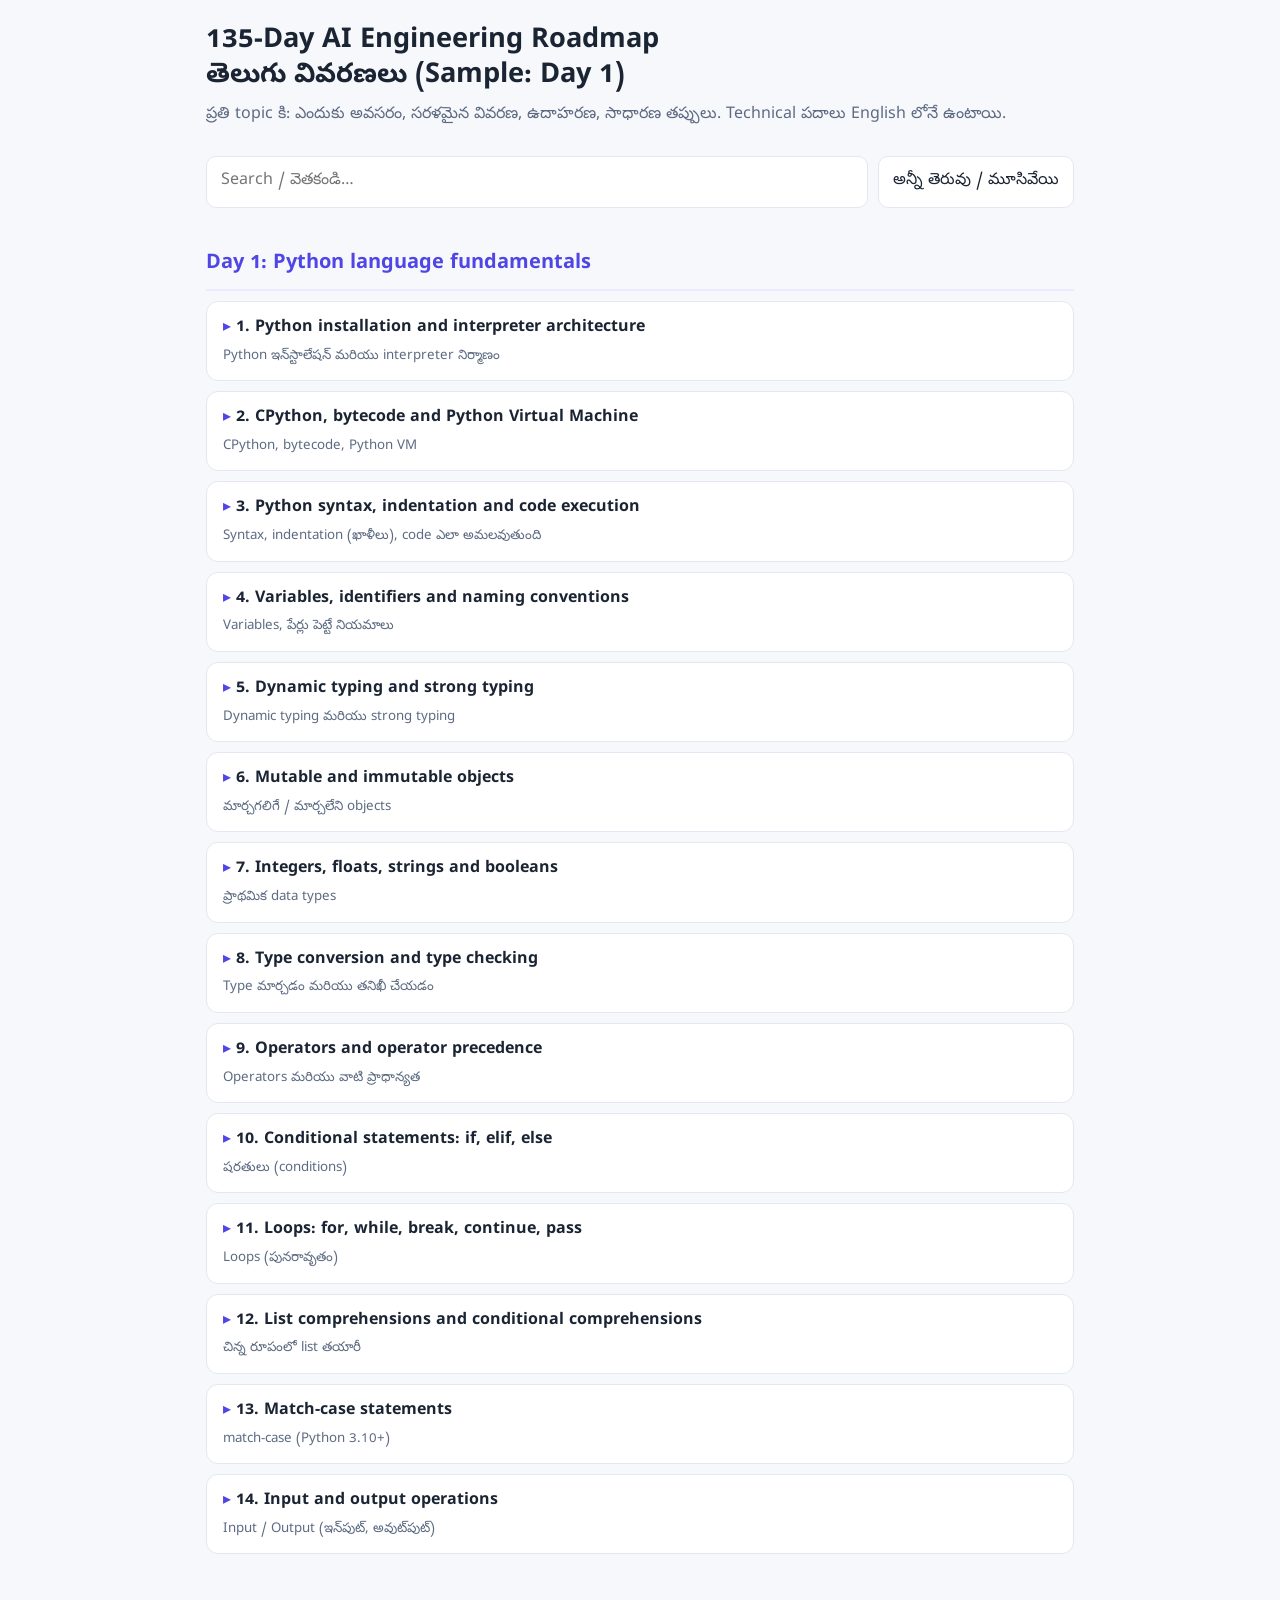
==== telugu-explanations.html @ a6635ccf "Add the 135-day AI engineering roadmap site. Co-authored-by: Cursor <cursoragent@cursor.com>" ====
<!doctype html>
<html lang="te">
<head>
<meta charset="utf-8">
<meta name="viewport" content="width=device-width,initial-scale=1">
<title>135-Day AI Roadmap – తెలుగు వివరణలు</title>
<link rel="preconnect" href="https://fonts.googleapis.com">
<link href="https://fonts.googleapis.com/css2?family=Noto+Sans+Telugu:wght@400;600;700&display=swap" rel="stylesheet">
<style>
:root{--bg:#f7f8fb;--panel:#fff;--text:#1b2433;--muted:#5d6b82;--line:#e3e8f0;--accent:#4f46e5;--soft:#eceafd;--ok:#16a34a;--warn:#fff4e0;--warnb:#b45309;--code:#0f172a;--codet:#e2e8f0}
@media (prefers-color-scheme:dark){:root{--bg:#0e1320;--panel:#161d2e;--text:#e6ebf5;--muted:#93a1ba;--line:#26304a;--accent:#8b8cff;--soft:#232a52;--warn:#33270f;--warnb:#f5b04c}}
*{box-sizing:border-box}
body{margin:0;background:var(--bg);color:var(--text);font:16px/1.85 "Noto Sans Telugu",system-ui,sans-serif}
.wrap{max-width:900px;margin:0 auto;padding:24px 16px 80px}
h1{font-size:1.7rem;line-height:1.3;margin:0 0 6px}
.sub{color:var(--muted);margin:0 0 16px}
.tools{display:flex;gap:10px;flex-wrap:wrap;margin:14px 0 20px;position:sticky;top:0;background:var(--bg);padding:10px 0;z-index:5}
.tools input{flex:1;min-width:200px;padding:10px 14px;border-radius:10px;border:1px solid var(--line);background:var(--panel);color:var(--text);font:inherit}
.tools button{padding:10px 14px;border-radius:10px;border:1px solid var(--line);background:var(--panel);color:var(--text);cursor:pointer;font:inherit}
.day{margin:28px 0 8px;font-size:1.25rem;color:var(--accent);border-bottom:2px solid var(--soft);padding-bottom:6px}
details{background:var(--panel);border:1px solid var(--line);border-radius:12px;margin:10px 0}
summary{cursor:pointer;padding:12px 16px;font-weight:700;list-style:none}
summary::-webkit-details-marker{display:none}
summary::before{content:"▸ ";color:var(--accent)}
details[open]>summary::before{content:"▾ "}
summary small{display:block;font-weight:400;color:var(--muted)}
.body{padding:0 18px 16px;border-top:1px solid var(--line)}
.body h4{margin:16px 0 4px;color:var(--accent);font-size:1rem}
.body p{margin:4px 0}
pre{background:var(--code);color:var(--codet);padding:12px 14px;border-radius:10px;overflow-x:auto;font:13.5px/1.6 ui-monospace,Menlo,Consolas,monospace;margin:8px 0}
.mistake{background:var(--warn);border-left:4px solid var(--warnb);padding:8px 12px;border-radius:8px;margin-top:12px}
code{font-family:ui-monospace,Menlo,Consolas,monospace;font-size:.92em;background:var(--soft);padding:1px 5px;border-radius:5px}
.hide{display:none}
</style>
</head>
<body>
<div class="wrap">
<h1>135-Day AI Engineering Roadmap<br>తెలుగు వివరణలు (Sample: Day 1)</h1>
<p class="sub">ప్రతి topic కి: ఎందుకు అవసరం, సరళమైన వివరణ, ఉదాహరణ, సాధారణ తప్పులు. Technical పదాలు English లోనే ఉంటాయి.</p>
<div class="tools">
  <input id="q" type="search" placeholder="Search / వెతకండి…">
  <button id="all">అన్నీ తెరువు / మూసివేయి</button>
</div>

<h2 class="day">Day 1: Python language fundamentals</h2>

<details class="t"><summary>1. Python installation and interpreter architecture<small>Python ఇన్‌స్టాలేషన్ మరియు interpreter నిర్మాణం</small></summary><div class="body">
<h4>ఎందుకు అవసరం?</h4>
<p>Python code రాయడానికి ముందు మీ కంప్యూటర్‌లో Python సరైన version లో ఉండాలి, మరియు మీ code ఎలా run అవుతుందో తెలిస్తేనే error వచ్చినప్పుడు కారణం అర్థమవుతుంది. PHP లో మీరు PHP binary ఇన్‌స్టాల్ చేసినట్టే ఇది కూడా.</p>
<h4>సరళమైన వివరణ</h4>
<p><b>Interpreter</b> అంటే మీ code ని line by line చదివి అమలు చేసే program. Python ని మీరు <code>python3</code> command తో run చేస్తారు. ఒకే మెషీన్‌లో వేర్వేరు projects కి వేర్వేరు versions కావాలి కాబట్టి <b>virtual environment (venv)</b> వాడతాం. ఇది PHP లో Composer తో per-project vendor folder ఉన్నట్టే: ప్రతి project కి దాని సొంత packages.</p>
<h4>ఉదాహరణ</h4>
<pre>python3 --version          # ఏ version ఉందో చూడండి
python3 -m venv .venv      # కొత్త virtual environment తయారు
source .venv/bin/activate  # activate చేయండి (Mac/Linux)
pip install requests       # ఈ project కి మాత్రమే package ఇన్‌స్టాల్
python3 app.py             # code run చేయండి</pre>
<p>పై commands తో <code>requests</code> package ఈ project folder లోనే ఉంటుంది, మీ system మొత్తాన్ని పాడు చేయదు.</p>
<div class="mistake"><b>సాధారణ తప్పు:</b> venv లేకుండా అన్ని packages global గా ఇన్‌స్టాల్ చేయడం. తర్వాత projects మధ్య version conflicts వస్తాయి.</div>
</div></details>

<details class="t"><summary>2. CPython, bytecode and Python Virtual Machine<small>CPython, bytecode, Python VM</small></summary><div class="body">
<h4>ఎందుకు అవసరం?</h4>
<p>Python "నెమ్మదిగా" ఎందుకు ఉంటుంది, GIL అంటే ఏమిటి, performance ఎక్కడ పోతుంది అని అర్థం చేసుకోవాలంటే Python లోపల ఎలా పనిచేస్తుందో తెలియాలి. Senior interviews లో ఇది తరచూ అడుగుతారు.</p>
<h4>సరళమైన వివరణ</h4>
<p><b>CPython</b> అనేది Python యొక్క official implementation (C భాషలో రాసినది). మీరు <code>python</code> అని run చేసినప్పుడు జరిగేది: (1) మీ <code>.py</code> source code ని <b>bytecode</b> గా compile చేస్తుంది (ఇది మిషీన్ కోడ్ కాదు, ఒక మధ్యస్థ రూపం), (2) ఆ bytecode ని <b>Python Virtual Machine (PVM)</b> ఒక్కో instruction గా అమలు చేస్తుంది. PHP లో Zend Engine opcodes ని run చేసినట్టే ఇది.</p>
<h4>ఉదాహరణ</h4>
<pre>import dis

def add(a, b):
    return a + b

dis.dis(add)   # bytecode చూపిస్తుంది
# LOAD_FAST a, LOAD_FAST b, BINARY_OP +, RETURN_VALUE</pre>
<p>ఇక్కడ మీ <code>a + b</code> అనేది చిన్న చిన్న bytecode instructions గా మారడం కనిపిస్తుంది. కంపైల్ అయిన bytecode ని Python <code>__pycache__</code> folder లో <code>.pyc</code> files గా save చేస్తుంది, తద్వారా తర్వాతి run వేగంగా మొదలవుతుంది.</p>
</div></details>

<details class="t"><summary>3. Python syntax, indentation and code execution<small>Syntax, indentation (ఖాళీలు), code ఎలా అమలవుతుంది</small></summary><div class="body">
<h4>ఎందుకు అవసరం?</h4>
<p>Python లో <code>{ }</code> brackets బదులు indentation (ఖాళీలు) తోనే code block నిర్ణయమవుతుంది. తప్పు spacing వల్ల code పని చేయదు లేదా తప్పు ఫలితం వస్తుంది.</p>
<h4>సరళమైన వివరణ</h4>
<p>ఒక block (if, loop, function) లోని lines అన్నీ ఒకే ఖాళీల సంఖ్యతో (సాధారణంగా 4 spaces) మొదలవ్వాలి. Code పై నుండి కిందికి వరుసగా అమలవుతుంది. <code>#</code> తో comments రాస్తారు.</p>
<h4>ఉదాహరణ</h4>
<pre>age = 20
if age >= 18:
    print("Adult")      # 4 spaces: if లోపల
    print("Can vote")   # ఇదీ if లోపలే
print("Done")           # indentation లేదు: if బయట, ఎప్పుడూ run అవుతుంది</pre>
<p>age 20 అయినప్పుడు మొదటి రెండు lines మరియు చివరి line print అవుతాయి. age 10 అయితే "Done" మాత్రమే print అవుతుంది.</p>
<div class="mistake"><b>సాధారణ తప్పు:</b> tabs మరియు spaces కలపడం, దీనివల్ల <code>IndentationError</code> వస్తుంది. ఎప్పుడూ 4 spaces వాడండి.</div>
</div></details>

<details class="t"><summary>4. Variables, identifiers and naming conventions<small>Variables, పేర్లు పెట్టే నియమాలు</small></summary><div class="body">
<h4>ఎందుకు అవసరం?</h4>
<p>డేటాని గుర్తుంచుకోడానికి variables కావాలి. మంచి పేర్లు పెడితే మీ code ని మీరే (లేదా team) 6 నెలల తర్వాత కూడా చదవగలరు.</p>
<h4>సరళమైన వివరణ</h4>
<p>Python లో variable అంటే ఒక value కి పెట్టిన <b>పేరు (label)</b>. PHP లా <code>$</code> అవసరం లేదు. <b>Identifier</b> అంటే variable/function/class కి మనం పెట్టే పేరు. నియమాలు: అక్షరం లేదా <code>_</code> తో మొదలవ్వాలి, ఖాళీలు ఉండకూడదు, <code>if</code>, <code>for</code> లాంటి keywords వాడకూడదు. Convention (PEP 8): variables మరియు functions కి <code>snake_case</code>, classes కి <code>PascalCase</code>, constants కి <code>UPPER_CASE</code>.</p>
<h4>ఉదాహరణ</h4>
<pre>user_name = "Naveen"      # snake_case variable
MAX_RETRIES = 3           # constant (మార్చకూడదు అనే సంకేతం)

class OrderService:       # PascalCase class
    pass

2name = "x"               # ❌ తప్పు: అంకెతో మొదలు కాకూడదు</pre>
</div></details>

<details class="t"><summary>5. Dynamic typing and strong typing<small>Dynamic typing మరియు strong typing</small></summary><div class="body">
<h4>ఎందుకు అవసరం?</h4>
<p>Python లో type ముందే declare చేయనవసరం లేదు, కానీ type పూర్తిగా పట్టించుకోదు అని కాదు. ఈ తేడా తెలియకపోతే runtime bugs వస్తాయి.</p>
<h4>సరళమైన వివరణ</h4>
<p><b>Dynamic typing:</b> variable కి type run అయ్యేటప్పుడు value ని బట్టి నిర్ణయమవుతుంది, అదే variable కి తర్వాత వేరే type value ఇవ్వొచ్చు. <b>Strong typing:</b> Python అనుకోకుండా types ని కలపదు. PHP లో <code>"5" + 3 = 8</code> అవుతుంది (weak), కానీ Python లో error వస్తుంది.</p>
<h4>ఉదాహరణ</h4>
<pre>x = 10          # int
x = "hello"     # ఇప్పుడు str: dynamic typing, ఇది సరే

"5" + 3         # ❌ TypeError: strong typing, Python కలపదు
int("5") + 3    # ✅ 8: మనమే స్పష్టంగా convert చేయాలి</pre>
</div></details>

<details class="t"><summary>6. Mutable and immutable objects<small>మార్చగలిగే / మార్చలేని objects</small></summary><div class="body">
<h4>ఎందుకు అవసరం?</h4>
<p>ఒక function లో list ని మార్చితే బయట ఉన్న original కూడా మారిపోతుంది. ఇది Python లో అత్యంత సాధారణ bug లలో ఒకటి. దీన్ని అర్థం చేసుకోవాలంటే mutable/immutable తెలియాలి.</p>
<h4>సరళమైన వివరణ</h4>
<p><b>Immutable:</b> సృష్టించాక మార్చలేం (<code>int</code>, <code>float</code>, <code>str</code>, <code>tuple</code>, <code>bool</code>). మార్చినట్టు కనిపిస్తే నిజానికి కొత్త object తయారవుతుంది. <b>Mutable:</b> అదే object ని మార్చొచ్చు (<code>list</code>, <code>dict</code>, <code>set</code>). Variables ఒకే object ని చూపిస్తే (reference), ఒకరు మార్చితే అందరికీ కనిపిస్తుంది.</p>
<h4>ఉదాహరణ</h4>
<pre>a = [1, 2, 3]
b = a            # b కూడా అదే list ని చూపిస్తుంది (copy కాదు)
b.append(4)
print(a)         # [1, 2, 3, 4]  ← a కూడా మారింది!

s = "abc"
s[0] = "x"       # ❌ TypeError: str immutable

c = a.copy()     # ✅ నిజమైన copy కావాలంటే</pre>
<div class="mistake"><b>సాధారణ తప్పు:</b> function లో default argument గా <code>def f(x=[])</code> వాడటం. ఆ list అన్ని calls లో share అవుతుంది.</div>
</div></details>

<details class="t"><summary>7. Integers, floats, strings and booleans<small>ప్రాథమిక data types</small></summary><div class="body">
<h4>ఎందుకు అవసరం?</h4>
<p>ఏ program అయినా ఈ నాలుగు ప్రాథమిక types తోనే మొదలవుతుంది: సంఖ్యలు, దశాంశాలు, text, true/false.</p>
<h4>సరళమైన వివరణ</h4>
<p><code>int</code> పూర్ణ సంఖ్యలు (Python లో size limit లేదు), <code>float</code> దశాంశ సంఖ్యలు, <code>str</code> text (single లేదా double quotes), <code>bool</code> <code>True</code>/<code>False</code>. Floats లో చిన్న precision తేడాలు ఉంటాయి, కాబట్టి డబ్బు లెక్కలకు <code>Decimal</code> వాడండి.</p>
<h4>ఉదాహరణ</h4>
<pre>count = 5                 # int
price = 99.99             # float
name = "Naveen"           # str
is_active = True          # bool

print(0.1 + 0.2)          # 0.30000000000000004 (float precision)
print(f"Hi {name}, you have {count} items")   # f-string</pre>
</div></details>

<details class="t"><summary>8. Type conversion and type checking<small>Type మార్చడం మరియు తనిఖీ చేయడం</small></summary><div class="body">
<h4>ఎందుకు అవసరం?</h4>
<p>User input, API responses, files నుండి వచ్చే data తరచూ text (str) గానే వస్తుంది. లెక్కలు చేయాలంటే సరైన type కి మార్చాలి.</p>
<h4>సరళమైన వివరణ</h4>
<p><code>int()</code>, <code>float()</code>, <code>str()</code>, <code>bool()</code> తో convert చేస్తారు. Type తెలుసుకోడానికి <code>type(x)</code>, మరియు సరైన పద్ధతిలో తనిఖీకి <code>isinstance(x, int)</code>. Convert కుదరకపోతే <code>ValueError</code> వస్తుంది కాబట్టి <code>try/except</code> వాడండి.</p>
<h4>ఉదాహరణ</h4>
<pre>age_text = "25"
age = int(age_text)             # 25 (int)
print(isinstance(age, int))     # True

try:
    n = int("abc")
except ValueError:
    print("సంఖ్య కాదు")          # ఇది print అవుతుంది</pre>
</div></details>

<details class="t"><summary>9. Operators and operator precedence<small>Operators మరియు వాటి ప్రాధాన్యత</small></summary><div class="body">
<h4>ఎందుకు అవసరం?</h4>
<p>లెక్కలు, పోలికలు, conditions అన్నీ operators తోనే. Precedence (ఏది ముందు లెక్కవుతుంది) తెలియకపోతే ఫలితం తప్పుగా వస్తుంది.</p>
<h4>సరళమైన వివరణ</h4>
<p>Arithmetic: <code>+ - * / // % **</code> (<code>//</code> పూర్తి భాగం, <code>%</code> మిగిలినది, <code>**</code> power). Comparison: <code>== != &lt; &gt;</code>. Logical: <code>and or not</code>. ప్రాధాన్యత క్రమం సుమారుగా: <code>**</code> → <code>* / // %</code> → <code>+ -</code> → comparison → <code>not</code> → <code>and</code> → <code>or</code>. సందేహం ఉంటే brackets <code>( )</code> వాడండి.</p>
<h4>ఉదాహరణ</h4>
<pre>print(2 + 3 * 4)       # 14  (ముందు 3*4)
print((2 + 3) * 4)     # 20  (brackets ముందు)
print(7 // 2, 7 % 2)   # 3 1
print(2 ** 3)          # 8
print(True or False and False)   # True  (and ముందు, తర్వాత or)</pre>
</div></details>

<details class="t"><summary>10. Conditional statements: if, elif, else<small>షరతులు (conditions)</small></summary><div class="body">
<h4>ఎందుకు అవసరం?</h4>
<p>Program పరిస్థితిని బట్టి వేర్వేరు నిర్ణయాలు తీసుకోవాలి. ఉదా: user admin అయితే ఒక పేజీ, లేకపోతే ఇంకొకటి.</p>
<h4>సరళమైన వివరణ</h4>
<p><code>if</code> షరతు true అయితేనే ఆ block run అవుతుంది. <code>elif</code> (PHP లో elseif) మరిన్ని షరతులకు, <code>else</code> ఏదీ కాకపోతే. Python లో <b>falsy</b> values: <code>0</code>, <code>""</code>, <code>[]</code>, <code>{}</code>, <code>None</code>, <code>False</code>; మిగతావన్నీ truthy.</p>
<h4>ఉదాహరణ</h4>
<pre>marks = 72
if marks >= 90:
    grade = "A"
elif marks >= 60:
    grade = "B"      # ఇది ఎంచుకోబడుతుంది
else:
    grade = "C"
print(grade)         # B

items = []
if not items:
    print("Cart ఖాళీ")   # empty list falsy</pre>
</div></details>

<details class="t"><summary>11. Loops: for, while, break, continue, pass<small>Loops (పునరావృతం)</small></summary><div class="body">
<h4>ఎందుకు అవసరం?</h4>
<p>వేల records ని ఒకదాని తర్వాత ఒకటి process చేయాలంటే (ఉదా: ప్రతి document ని embed చేయడం) loops తప్పనిసరి.</p>
<h4>సరళమైన వివరణ</h4>
<p><code>for</code> ఒక collection లోని ప్రతి item కి run అవుతుంది. <code>while</code> షరతు true ఉన్నంత వరకు. <code>break</code> loop ని వెంటనే ఆపుతుంది, <code>continue</code> ప్రస్తుత round ని వదిలి తర్వాతిదానికి వెళ్తుంది, <code>pass</code> ఏమీ చేయదు (ఖాళీ block కి placeholder).</p>
<h4>ఉదాహరణ</h4>
<pre>for n in range(1, 6):
    if n == 2:
        continue      # 2 ని వదిలేయి
    if n == 5:
        break         # 5 వద్ద ఆపేయి
    print(n)          # 1, 3, 4

count = 3
while count > 0:
    print(count)      # 3, 2, 1
    count -= 1</pre>
<div class="mistake"><b>సాధారణ తప్పు:</b> <code>while</code> లో condition మారే statement మరచిపోవడం → infinite loop.</div>
</div></details>

<details class="t"><summary>12. List comprehensions and conditional comprehensions<small>చిన్న రూపంలో list తయారీ</small></summary><div class="body">
<h4>ఎందుకు అవసరం?</h4>
<p>Data ని filter/transform చేయడం AI/data work లో నిరంతరం జరుగుతుంది. Comprehension తో 4-5 lines కోడ్ ఒక్క line లో, చదవడానికి సులభంగా రాయొచ్చు.</p>
<h4>సరళమైన వివరణ</h4>
<p>రూపం: <code>[expression for item in collection if condition]</code>. PHP లో <code>array_map</code> + <code>array_filter</code> కలిపి చేసే పనిని ఇది ఒక్కసారే చేస్తుంది.</p>
<h4>ఉదాహరణ</h4>
<pre># సాధారణ loop
squares = []
for n in range(5):
    squares.append(n * n)

# comprehension తో (అదే ఫలితం)
squares = [n * n for n in range(5)]            # [0, 1, 4, 9, 16]

# conditional: సరి సంఖ్యల squares మాత్రమే
even_sq = [n * n for n in range(10) if n % 2 == 0]   # [0, 4, 16, 36, 64]</pre>
</div></details>

<details class="t"><summary>13. Match-case statements<small>match-case (Python 3.10+)</small></summary><div class="body">
<h4>ఎందుకు అవసరం?</h4>
<p>చాలా <code>elif</code> లు వరుసగా రాయడం కంటే, ఒక value ని అనేక pattern లతో పోల్చడానికి match-case స్పష్టంగా ఉంటుంది. Commands, API event types handle చేయడానికి ఉపయోగకరం.</p>
<h4>సరళమైన వివరణ</h4>
<p>PHP/JS లోని <code>switch</code> లాంటిది, కానీ శక్తివంతమైనది: tuples, lists, dicts నిర్మాణాన్ని కూడా match చేయగలదు. <code>_</code> అంటే "మిగతావన్నీ" (default). ఇది Python 3.10 లేదా అంతకంటే పైన మాత్రమే పనిచేస్తుంది.</p>
<h4>ఉదాహరణ</h4>
<pre>def handle(command):
    match command:
        case "start":
            return "Starting..."
        case "stop" | "quit":      # రెండిట్లో ఏదైనా
            return "Stopping..."
        case ["move", x, y]:       # list structure match
            return f"Move to {x},{y}"
        case _:
            return "Unknown"

print(handle(["move", 3, 4]))      # Move to 3,4</pre>
</div></details>

<details class="t"><summary>14. Input and output operations<small>Input / Output (ఇన్‌పుట్, అవుట్‌పుట్)</small></summary><div class="body">
<h4>ఎందుకు అవసరం?</h4>
<p>Program user నుండి లేదా files నుండి data తీసుకోవాలి, ఫలితాన్ని చూపించాలి లేదా save చేయాలి. Logs, scripts, CLI tools అన్నింటికీ ఇది ఆధారం.</p>
<h4>సరళమైన వివరణ</h4>
<p><code>print()</code> స్క్రీన్‌పై చూపిస్తుంది. <code>input()</code> user టైప్ చేసిన దాన్ని <b>ఎప్పుడూ str గా</b> ఇస్తుంది. Files కోసం <code>open()</code> ని <code>with</code> తో వాడండి, అప్పుడు file దానంతట అదే close అవుతుంది.</p>
<h4>ఉదాహరణ</h4>
<pre>name = input("మీ పేరు: ")
age = int(input("వయసు: "))       # input str, అందుకే int() తో మార్చాం
print(f"{name}, వచ్చే ఏడాది మీకు {age + 1}")

# file కి రాయడం
with open("notes.txt", "w", encoding="utf-8") as f:
    f.write("Hello Python\n")

# file చదవడం
with open("notes.txt", encoding="utf-8") as f:
    print(f.read())</pre>
<div class="mistake"><b>సాధారణ తప్పు:</b> <code>input()</code> ఫలితాన్ని నేరుగా సంఖ్యలా వాడటం, ఇది str కాబట్టి లెక్కలు తప్పు అవుతాయి లేదా error వస్తుంది.</div>
</div></details>

</div>
<script>
var q=document.getElementById('q'),ds=[].slice.call(document.querySelectorAll('details.t'));
q.addEventListener('input',function(){var v=q.value.toLowerCase().trim();ds.forEach(function(d){var m=!v||d.textContent.toLowerCase().indexOf(v)>-1;d.classList.toggle('hide',!m);if(v&&m)d.open=true;});});
var openAll=false;document.getElementById('all').addEventListener('click',function(){openAll=!openAll;ds.forEach(function(d){d.open=openAll;});});
</script>
</body>
</html>
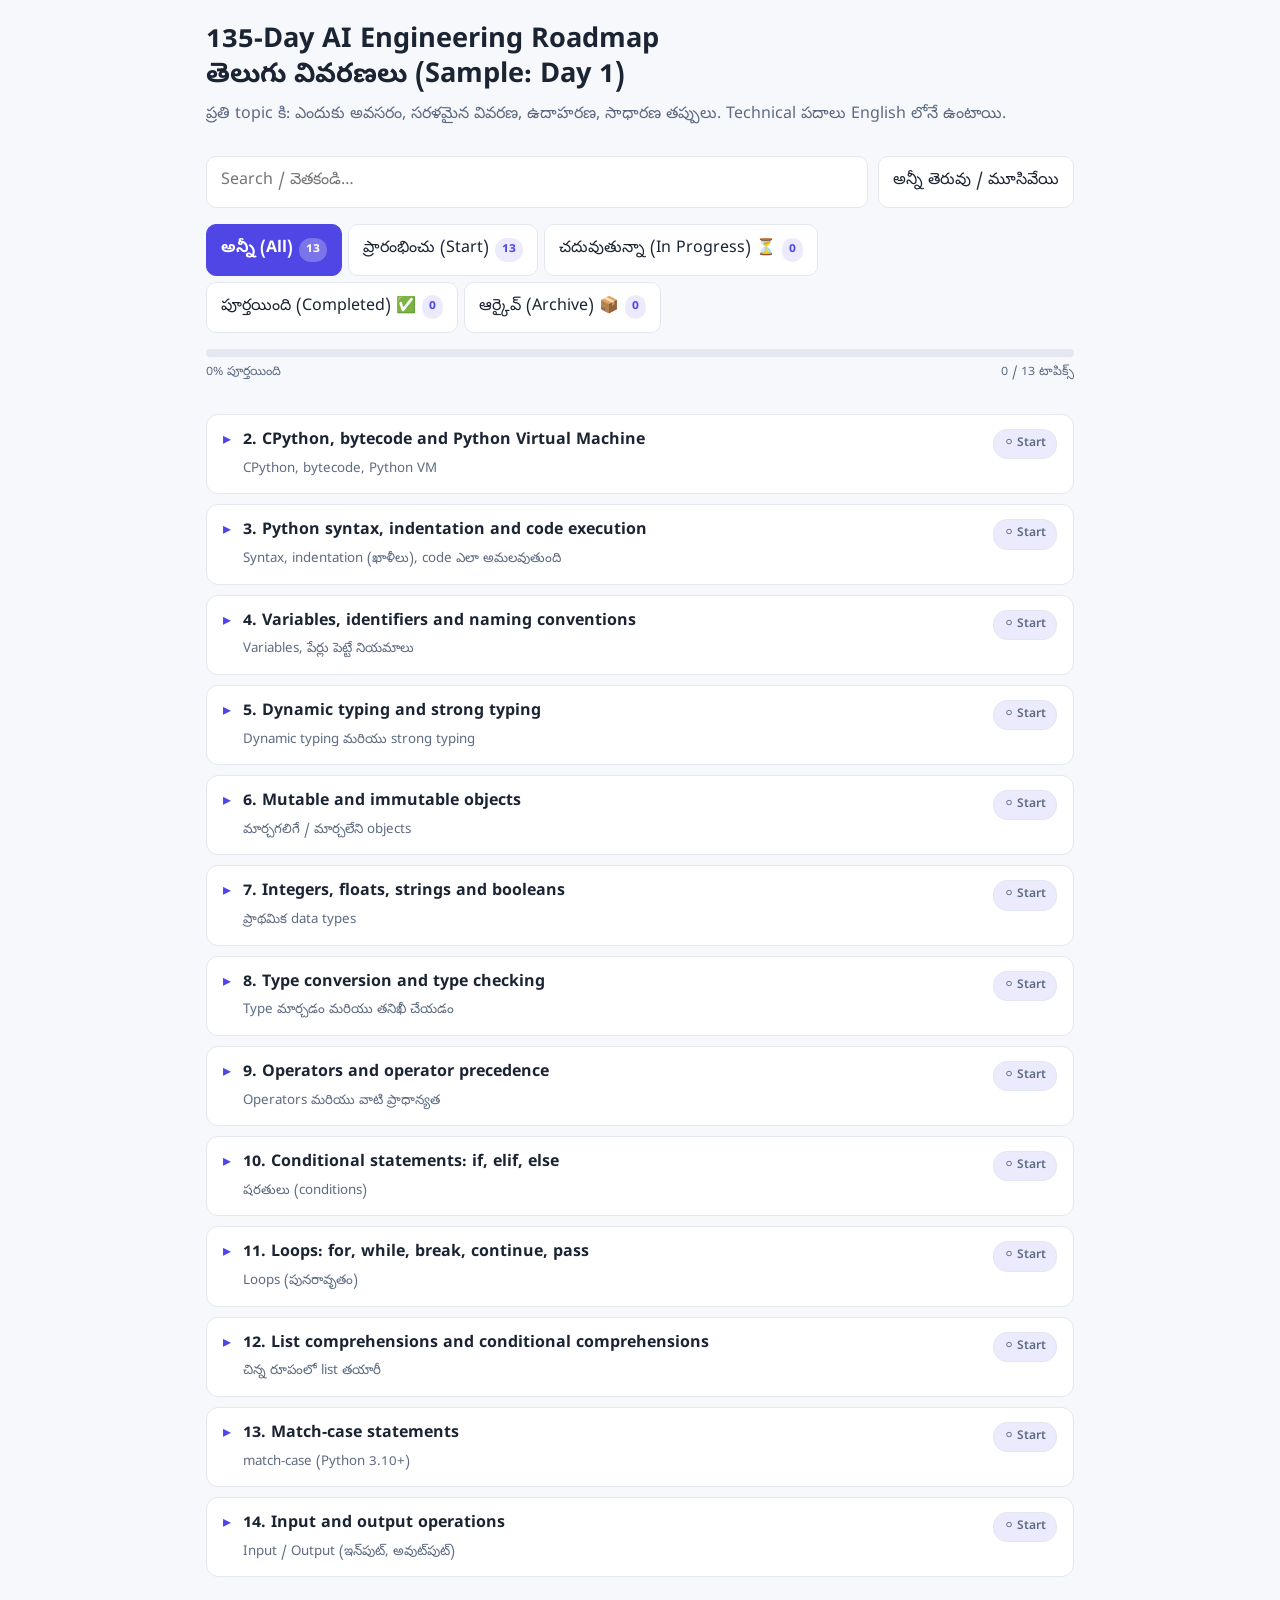
==== commit d0afc1f1: "updated" ====
--- a/telugu-explanations.html
+++ b/telugu-explanations.html
@@ -31,6 +31,46 @@
 .mistake{background:var(--warn);border-left:4px solid var(--warnb);padding:8px 12px;border-radius:8px;margin-top:12px}
 code{font-family:ui-monospace,Menlo,Consolas,monospace;font-size:.92em;background:var(--soft);padding:1px 5px;border-radius:5px}
 .hide{display:none}
+
+.tools-row { display: flex; gap: 10px; flex-wrap: wrap; width: 100%; }
+.tabs { display: flex; gap: 6px; flex-wrap: wrap; width: 100%; margin-top: 6px; }
+.tab-btn { padding: 6px 14px; border-radius: 20px; border: 1px solid var(--line); background: var(--panel); color: var(--text); cursor: pointer; font: 14px/1.4 inherit; display: inline-flex; align-items: center; gap: 6px; transition: all 0.2s; }
+.tab-btn:hover { border-color: var(--accent); }
+.tab-btn.active { background: var(--accent); color: #fff; border-color: var(--accent); font-weight: 700; }
+.tab-badge { background: var(--soft); color: var(--accent); padding: 1px 7px; border-radius: 12px; font-size: 12px; font-weight: 700; }
+.tab-btn.active .tab-badge { background: rgba(255,255,255,0.25); color: #fff; }
+.tab-btn[data-tab="archive"].active { background: #475569; color: #fff; border-color: #475569; }
+
+.progress-container { width: 100%; margin-top: 6px; }
+.progress-wrap { width: 100%; background: var(--line); border-radius: 8px; height: 8px; overflow: hidden; }
+.progress-bar { height: 100%; background: var(--ok); width: 0%; transition: width 0.3s; }
+.progress-meta { font-size: 12.5px; color: var(--muted); margin-top: 4px; display: flex; justify-content: space-between; }
+
+summary { display: flex !important; align-items: flex-start; justify-content: space-between; gap: 12px; }
+.summary-content { flex: 1; min-width: 0; }
+.status-pill { display: inline-flex; align-items: center; gap: 4px; padding: 3px 10px; border-radius: 14px; font-size: 12px; font-weight: 600; cursor: pointer; border: 1px solid transparent; user-select: none; transition: all 0.2s; white-space: nowrap; flex-shrink: 0; margin-top: 2px; }
+.pill-start { background: var(--soft); color: var(--muted); border-color: var(--line); }
+.pill-progress { background: #fef3c7; color: #b45309; border-color: #fde68a; }
+.pill-done { background: #dcfce7; color: #15803d; border-color: #bbf7d0; }
+.pill-archive { background: #f1f5f9; color: #475569; border-color: #cbd5e1; }
+@media (prefers-color-scheme: dark) {
+  .pill-progress { background: #451a03; color: #fde68a; border-color: #78350f; }
+  .pill-done { background: #052e16; color: #86efac; border-color: #14532d; }
+  .pill-archive { background: #1e293b; color: #94a3b8; border-color: #334155; }
+}
+
+.topic-status-box { display: flex; align-items: center; gap: 8px; flex-wrap: wrap; background: var(--soft); padding: 8px 12px; border-radius: 8px; margin: 12px 0 10px; font-size: 13.5px; }
+.topic-status-box label { font-weight: 600; color: var(--text); }
+.st-btn { padding: 4px 10px; border-radius: 6px; border: 1px solid var(--line); background: var(--panel); color: var(--text); font: inherit; font-size: 12.5px; cursor: pointer; transition: all 0.2s; }
+.st-btn:hover { border-color: var(--accent); }
+.st-btn.active-start { background: var(--muted); color: #fff; border-color: var(--muted); font-weight: 700; }
+.st-btn.active-progress { background: #d97706; color: #fff; border-color: #d97706; font-weight: 700; }
+.st-btn.active-done { background: #16a34a; color: #fff; border-color: #16a34a; font-weight: 700; }
+.st-btn.active-archive { background: #475569; color: #fff; border-color: #475569; font-weight: 700; }
+details.t[data-status="archive"] { opacity: 0.65; border-style: dashed; }
+details.t[data-status="archive"]:hover { opacity: 1; }
+.empty-tab-msg { text-align: center; padding: 40px 20px; color: var(--muted); background: var(--panel); border: 1px dashed var(--line); border-radius: 12px; margin: 20px 0; font-size: 15px; }
+
 </style>
 </head>
 <body>
@@ -38,25 +78,26 @@
 <h1>135-Day AI Engineering Roadmap<br>తెలుగు వివరణలు (Sample: Day 1)</h1>
 <p class="sub">ప్రతి topic కి: ఎందుకు అవసరం, సరళమైన వివరణ, ఉదాహరణ, సాధారణ తప్పులు. Technical పదాలు English లోనే ఉంటాయి.</p>
 <div class="tools">
-  <input id="q" type="search" placeholder="Search / వెతకండి…">
-  <button id="all">అన్నీ తెరువు / మూసివేయి</button>
-</div>
-
-<h2 class="day">Day 1: Python language fundamentals</h2>
-
-<details class="t"><summary>1. Python installation and interpreter architecture<small>Python ఇన్‌స్టాలేషన్ మరియు interpreter నిర్మాణం</small></summary><div class="body">
-<h4>ఎందుకు అవసరం?</h4>
-<p>Python code రాయడానికి ముందు మీ కంప్యూటర్‌లో Python సరైన version లో ఉండాలి, మరియు మీ code ఎలా run అవుతుందో తెలిస్తేనే error వచ్చినప్పుడు కారణం అర్థమవుతుంది. PHP లో మీరు PHP binary ఇన్‌స్టాల్ చేసినట్టే ఇది కూడా.</p>
-<h4>సరళమైన వివరణ</h4>
-<p><b>Interpreter</b> అంటే మీ code ని line by line చదివి అమలు చేసే program. Python ని మీరు <code>python3</code> command తో run చేస్తారు. ఒకే మెషీన్‌లో వేర్వేరు projects కి వేర్వేరు versions కావాలి కాబట్టి <b>virtual environment (venv)</b> వాడతాం. ఇది PHP లో Composer తో per-project vendor folder ఉన్నట్టే: ప్రతి project కి దాని సొంత packages.</p>
-<h4>ఉదాహరణ</h4>
-<pre>python3 --version          # ఏ version ఉందో చూడండి
-python3 -m venv .venv      # కొత్త virtual environment తయారు
-source .venv/bin/activate  # activate చేయండి (Mac/Linux)
-pip install requests       # ఈ project కి మాత్రమే package ఇన్‌స్టాల్
-python3 app.py             # code run చేయండి</pre>
-<p>పై commands తో <code>requests</code> package ఈ project folder లోనే ఉంటుంది, మీ system మొత్తాన్ని పాడు చేయదు.</p>
-<div class="mistake"><b>సాధారణ తప్పు:</b> venv లేకుండా అన్ని packages global గా ఇన్‌స్టాల్ చేయడం. తర్వాత projects మధ్య version conflicts వస్తాయి.</div>
+  <div class="tools-row">
+    <input id="q" type="search" placeholder="Search / వెతకండి…">
+    <button id="all">అన్నీ తెరువు / మూసివేయి</button>
+  </div>
+  <div class="tabs">
+    <button class="tab-btn active" data-tab="all">అన్నీ (All) <span class="tab-badge" id="cnt-all">0</span></button>
+    <button class="tab-btn" data-tab="start">ప్రారంభించు (Start) <span class="tab-badge" id="cnt-start">0</span></button>
+    <button class="tab-btn" data-tab="progress">చదువుతున్నా (In Progress) ⏳ <span class="tab-badge" id="cnt-progress">0</span></button>
+    <button class="tab-btn" data-tab="done">పూర్తయింది (Completed) ✅ <span class="tab-badge" id="cnt-done">0</span></button>
+    <button class="tab-btn" data-tab="archive">ఆర్కైవ్ (Archive) 📦 <span class="tab-badge" id="cnt-archive">0</span></button>
+  </div>
+  <div class="progress-container">
+    <div class="progress-wrap">
+      <div id="prog-bar" class="progress-bar"></div>
+    </div>
+    <div class="progress-meta">
+      <span id="prog-pct">0% పూర్తయింది</span>
+      <span id="prog-ratio">0 / 0 టాపిక్స్</span>
+    </div>
+  </div>
 </div></details>
 
 <details class="t"><summary>2. CPython, bytecode and Python Virtual Machine<small>CPython, bytecode, Python VM</small></summary><div class="body">
@@ -280,9 +321,222 @@
 
 </div>
 <script>
-var q=document.getElementById('q'),ds=[].slice.call(document.querySelectorAll('details.t'));
-q.addEventListener('input',function(){var v=q.value.toLowerCase().trim();ds.forEach(function(d){var m=!v||d.textContent.toLowerCase().indexOf(v)>-1;d.classList.toggle('hide',!m);if(v&&m)d.open=true;});});
-var openAll=false;document.getElementById('all').addEventListener('click',function(){openAll=!openAll;ds.forEach(function(d){d.open=openAll;});});
+(function(){
+  var STORAGE_KEY = 'ai135_day1_sample_status';
+  var statusData = {};
+  try {
+    statusData = JSON.parse(localStorage.getItem(STORAGE_KEY) || '{}');
+  } catch(e) { statusData = {}; }
+
+  function saveStatus() {
+    try {
+      localStorage.setItem(STORAGE_KEY, JSON.stringify(statusData));
+    } catch(e) {}
+  }
+
+  var currentTab = 'all';
+  var q = document.getElementById('q');
+  var ds = [].slice.call(document.querySelectorAll('details.t'));
+  var days = [].slice.call(document.querySelectorAll('h2.day'));
+
+  var labels = {
+    start: { pill: '⚪ Start', cls: 'pill-start' },
+    progress: { pill: '⏳ In Progress', cls: 'pill-progress' },
+    done: { pill: '✅ Completed', cls: 'pill-done' },
+    archive: { pill: '📦 Archived', cls: 'pill-archive' }
+  };
+
+  var cycleOrder = ['start', 'progress', 'done', 'archive'];
+
+  ds.forEach(function(d, idx) {
+    var key = 't_' + idx;
+    var st = statusData[key] || 'start';
+    d.setAttribute('data-topic-id', key);
+    d.setAttribute('data-status', st);
+
+    var summary = d.querySelector('summary');
+    if (summary) {
+      var contentWrapper = summary.querySelector('.summary-content');
+      if (!contentWrapper) {
+        contentWrapper = document.createElement('div');
+        contentWrapper.className = 'summary-content';
+        while (summary.firstChild) {
+          contentWrapper.appendChild(summary.firstChild);
+        }
+        summary.appendChild(contentWrapper);
+      }
+
+      var pill = summary.querySelector('.status-pill');
+      if (!pill) {
+        pill = document.createElement('span');
+        summary.appendChild(pill);
+      }
+      pill.className = 'status-pill ' + (labels[st] ? labels[st].cls : 'pill-start');
+      pill.textContent = labels[st] ? labels[st].pill : '⚪ Start';
+      pill.title = 'Click to cycle status (Start -> In Progress -> Completed -> Archive)';
+      pill.onclick = function(ev) {
+        ev.stopPropagation();
+        var cur = d.getAttribute('data-status') || 'start';
+        var nextIdx = (cycleOrder.indexOf(cur) + 1) % cycleOrder.length;
+        setTopicStatus(key, cycleOrder[nextIdx]);
+      };
+    }
+
+    var body = d.querySelector('.body');
+    if (body) {
+      var box = body.querySelector('.topic-status-box');
+      if (!box) {
+        box = document.createElement('div');
+        box.className = 'topic-status-box';
+        body.insertBefore(box, body.firstChild);
+      }
+      box.innerHTML = '<label>స్థితి (Status):</label>' +
+        '<button type="button" class="st-btn btn-start ' + (st === 'start' ? 'active-start' : '') + '">⚪ Start</button>' +
+        '<button type="button" class="st-btn btn-progress ' + (st === 'progress' ? 'active-progress' : '') + '">⏳ In Progress</button>' +
+        '<button type="button" class="st-btn btn-done ' + (st === 'done' ? 'active-done' : '') + '">✅ Completed</button>' +
+        '<button type="button" class="st-btn btn-archive ' + (st === 'archive' ? 'active-archive' : '') + '">📦 Archive</button>';
+      
+      var btns = box.querySelectorAll('.st-btn');
+      btns[0].addEventListener('click', function() { setTopicStatus(key, 'start'); });
+      btns[1].addEventListener('click', function() { setTopicStatus(key, 'progress'); });
+      btns[2].addEventListener('click', function() { setTopicStatus(key, 'done'); });
+      btns[3].addEventListener('click', function() { setTopicStatus(key, 'archive'); });
+    }
+  });
+
+  function setTopicStatus(key, newSt) {
+    statusData[key] = newSt;
+    saveStatus();
+
+    var d = document.querySelector('details.t[data-topic-id="' + key + '"]');
+    if (d) {
+      d.setAttribute('data-status', newSt);
+      var pill = d.querySelector('.status-pill');
+      if (pill && labels[newSt]) {
+        pill.className = 'status-pill ' + labels[newSt].cls;
+        pill.textContent = labels[newSt].pill;
+      }
+      var btns = d.querySelectorAll('.topic-status-box .st-btn');
+      if (btns.length === 4) {
+        btns[0].className = 'st-btn btn-start' + (newSt === 'start' ? ' active-start' : '');
+        btns[1].className = 'st-btn btn-progress' + (newSt === 'progress' ? ' active-progress' : '');
+        btns[2].className = 'st-btn btn-done' + (newSt === 'done' ? ' active-done' : '');
+        btns[3].className = 'st-btn btn-archive' + (newSt === 'archive' ? ' active-archive' : '');
+      }
+    }
+    updateCountsAndFilter();
+  }
+
+  function updateCountsAndFilter() {
+    var counts = { all: 0, start: 0, progress: 0, done: 0, archive: 0 };
+    ds.forEach(function(d) {
+      var st = d.getAttribute('data-status') || 'start';
+      if (st in counts) {
+        counts[st]++;
+      } else {
+        counts.start++;
+      }
+    });
+    var activeTotal = counts.start + counts.progress + counts.done;
+    counts.all = activeTotal;
+
+    document.getElementById('cnt-all').textContent = counts.all;
+    document.getElementById('cnt-start').textContent = counts.start;
+    document.getElementById('cnt-progress').textContent = counts.progress;
+    document.getElementById('cnt-done').textContent = counts.done;
+    document.getElementById('cnt-archive').textContent = counts.archive;
+
+    var pct = activeTotal ? Math.round((counts.done / activeTotal) * 100) : 0;
+    document.getElementById('prog-bar').style.width = pct + '%';
+    document.getElementById('prog-pct').textContent = pct + '% పూర్తయింది';
+    document.getElementById('prog-ratio').textContent = counts.done + ' / ' + activeTotal + ' టాపిక్స్';
+
+    var searchVal = (q ? q.value.toLowerCase().trim() : '');
+
+    var visibleCount = 0;
+    ds.forEach(function(d) {
+      var st = d.getAttribute('data-status') || 'start';
+      var matchTab = false;
+      if (currentTab === 'all') {
+        matchTab = (st !== 'archive');
+      } else {
+        matchTab = (st === currentTab);
+      }
+      var matchSearch = (!searchVal || d.textContent.toLowerCase().indexOf(searchVal) > -1);
+      var visible = matchTab && matchSearch;
+      d.classList.toggle('hide', !visible);
+      if (visible) visibleCount++;
+      if (searchVal && visible) d.open = true;
+    });
+
+    days.forEach(function(h2) {
+      var el = h2.nextElementSibling;
+      var hasVisible = false;
+      while (el && el.tagName !== 'H2') {
+        if (el.tagName === 'DETAILS' && !el.classList.contains('hide')) {
+          hasVisible = true;
+          break;
+        }
+        el = el.nextElementSibling;
+      }
+      h2.classList.toggle('hide', !hasVisible);
+    });
+
+    var emptyMsg = document.getElementById('empty-tab-msg');
+    if (!emptyMsg) {
+      emptyMsg = document.createElement('div');
+      emptyMsg.id = 'empty-tab-msg';
+      emptyMsg.className = 'empty-tab-msg hide';
+      var wrap = document.querySelector('.wrap');
+      if (wrap) wrap.appendChild(emptyMsg);
+    }
+    if (visibleCount === 0) {
+      emptyMsg.classList.remove('hide');
+      if (searchVal) {
+        emptyMsg.textContent = '"' + searchVal + '" శోధనకు సరిపోలే టాపిక్స్ లేవు.';
+      } else if (currentTab === 'done') {
+        emptyMsg.textContent = 'ఇంకా ఏ టాపిక్ పూర్తికాలేదు. టాపిక్స్ చదివి "Completed" గా మార్చండి!';
+      } else if (currentTab === 'progress') {
+        emptyMsg.textContent = 'ప్రస్తుతం చదువుతున్న (In Progress) టాపిక్స్ ఏవీ లేవు.';
+      } else if (currentTab === 'archive') {
+        emptyMsg.textContent = 'ఆర్కైవ్‌లో ఏ టాపిక్స్ లేవు. మీకు ప్రస్తుతం అవసరం లేని టాపిక్స్‌ను "Archive" గా మార్చి ఇక్కడ దాచుకోవచ్చు.';
+      } else {
+        emptyMsg.textContent = 'టాపిక్స్ ఏవీ లేవు.';
+      }
+    } else {
+      emptyMsg.classList.add('hide');
+    }
+  }
+
+  var tabBtns = [].slice.call(document.querySelectorAll('.tab-btn'));
+  tabBtns.forEach(function(btn) {
+    btn.addEventListener('click', function() {
+      tabBtns.forEach(function(b) { b.classList.remove('active'); });
+      btn.classList.add('active');
+      currentTab = btn.getAttribute('data-tab');
+      updateCountsAndFilter();
+    });
+  });
+
+  if (q) {
+    q.addEventListener('input', function() {
+      updateCountsAndFilter();
+    });
+  }
+
+  var openAll = false;
+  var allBtn = document.getElementById('all');
+  if (allBtn) {
+    allBtn.addEventListener('click', function() {
+      openAll = !openAll;
+      ds.forEach(function(d) {
+        if (!d.classList.contains('hide')) d.open = openAll;
+      });
+    });
+  }
+
+  updateCountsAndFilter();
+})();
 </script>
 </body>
 </html>
